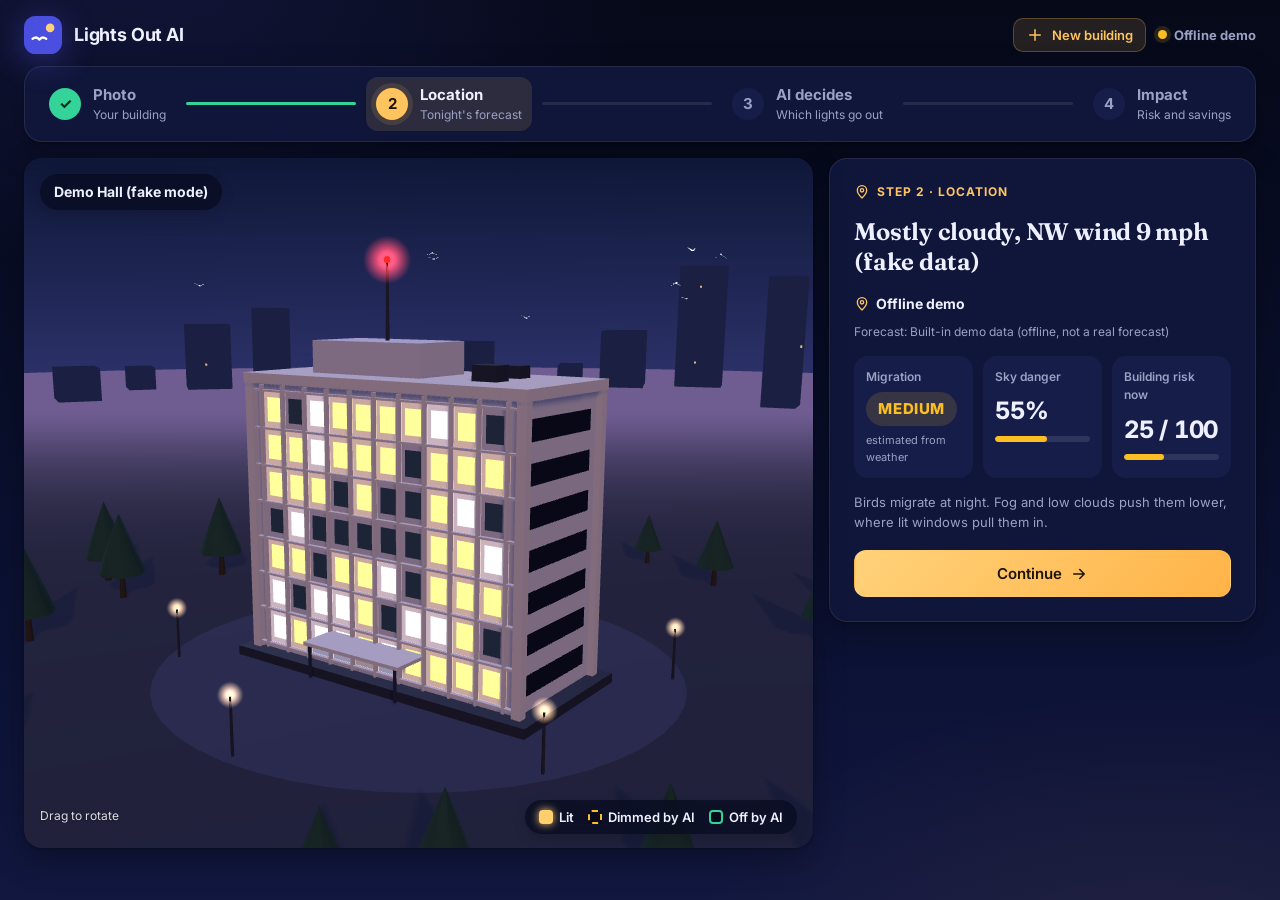
==== frontend/app.html @ 6ac038ea "Final changes" ====
<!DOCTYPE html>
<html lang="en">
<head>
  <meta charset="UTF-8" />
  <meta name="viewport" content="width=device-width, initial-scale=1" />
  <title>Lights Out AI · Try it</title>
  <meta name="description" content="Turn off the building lights that put migrating birds at risk." />
  <link rel="icon" href="data:image/svg+xml,%3Csvg xmlns='http://www.w3.org/2000/svg' viewBox='0 0 32 32'%3E%3Crect width='32' height='32' rx='9' fill='%234b4fe0'/%3E%3Cpath d='M8 19c2.2-1.6 4-1.6 5.6.6 1.6-2.2 3.4-2.2 5.6-.6' stroke='white' stroke-width='2' fill='none' stroke-linecap='round'/%3E%3Ccircle cx='22' cy='10' r='3.2' fill='%23ffd27a'/%3E%3C/svg%3E" />
  <link rel="preconnect" href="https://fonts.googleapis.com" />
  <link rel="preconnect" href="https://fonts.gstatic.com" crossorigin />
  <link href="https://fonts.googleapis.com/css2?family=Fraunces:opsz,wght@9..144,500;9..144,650&family=Inter:wght@400;500;600;700&display=swap" rel="stylesheet" />
  <link rel="stylesheet" href="css/theme.css" />
  <link rel="stylesheet" href="css/story.css" />
  <link rel="stylesheet" href="css/compare.css" />
  <script type="importmap">
    { "imports": { "three": "./vendor/three/three.module.js", "three/addons/": "./vendor/three/addons/" } }
  </script>
</head>
<body>
  <!-- Line icons (drawn once, used with <use>) -->
  <svg width="0" height="0" style="position:absolute" aria-hidden="true">
    <defs>
      <symbol id="i-camera" viewBox="0 0 24 24"><path d="M4 8h3l2-3h6l2 3h3v11H4z"/><circle cx="12" cy="13" r="3.5"/></symbol>
      <symbol id="i-pin" viewBox="0 0 24 24"><path d="M12 21s-7-6.2-7-11.5a7 7 0 0 1 14 0C19 14.8 12 21 12 21z"/><circle cx="12" cy="9.5" r="2.5"/></symbol>
      <symbol id="i-spark" viewBox="0 0 24 24"><path d="M12 3l1.9 5.1L19 10l-5.1 1.9L12 17l-1.9-5.1L5 10l5.1-1.9z"/><path d="M19 16l.8 2.2L22 19l-2.2.8L19 22l-.8-2.2L16 19l2.2-.8z"/></symbol>
      <symbol id="i-chart" viewBox="0 0 24 24"><path d="M4 20V11M10 20V5M16 20v-6M2 20h20"/></symbol>
      <symbol id="i-upload" viewBox="0 0 24 24"><path d="M12 15V4M7.5 8.5 12 4l4.5 4.5M4 15v4h16v-4"/></symbol>
      <symbol id="i-plus" viewBox="0 0 24 24"><path d="M12 5v14M5 12h14"/></symbol>
      <symbol id="i-arrow" viewBox="0 0 24 24"><path d="M5 12h14M13 6l6 6-6 6"/></symbol>
      <symbol id="i-sound" viewBox="0 0 24 24"><path d="M4 9h4l5-4v14l-5-4H4z"/><path d="M16.5 8.5a5 5 0 0 1 0 7M19 6a8.5 8.5 0 0 1 0 12"/></symbol>
      <symbol id="i-redo" viewBox="0 0 24 24"><path d="M20 11a8 8 0 1 0-2.3 5.7M20 4v7h-7"/></symbol>
      <symbol id="i-bird" viewBox="0 0 24 24"><path d="M3 13c3-2.4 5.6-2.4 8 .8 2.4-3.2 5-3.2 8-.8"/><path d="M16 6.5a2 2 0 1 0 0-.01"/></symbol>
      <symbol id="i-building" viewBox="0 0 24 24"><path d="M5 21V4h10v17M15 9h4v12M3 21h18M8 8h1M11 8h1M8 12h1M11 12h1M8 16h1M11 16h1"/></symbol>
    </defs>
  </svg>

  <header class="topbar">
    <a class="brand" href="./" title="Home">
      <svg class="logo" viewBox="0 0 40 40" aria-hidden="true">
        <rect width="40" height="40" rx="12" fill="#4b4fe0"/>
        <circle cx="27.5" cy="12.5" r="4.5" fill="#ffd27a"/>
        <path d="M9 24c2.8-2 5.2-2 7.2.8 2-2.8 4.4-2.8 7.2-.8" stroke="#fff" stroke-width="2.4" fill="none" stroke-linecap="round" stroke-linejoin="round"/>
      </svg>
      <div class="name">Lights Out AI</div>
    </a>
    <div class="topbar-right">
      <button type="button" class="btn small soft" id="newBtn"><svg class="ic"><use href="#i-plus"/></svg>New building</button>
      <span class="status" id="status"><i></i><b id="statusText">Connecting…</b></span>
    </div>
  </header>

  <nav class="steps" aria-label="Steps">
    <button type="button" class="step" data-go="1"><span class="num">1</span><span><b>Photo</b><small>Your building</small></span></button>
    <span class="step-line"><i></i></span>
    <button type="button" class="step" data-go="2"><span class="num">2</span><span><b>Location</b><small>Tonight's forecast</small></span></button>
    <span class="step-line"><i></i></span>
    <button type="button" class="step" data-go="3"><span class="num">3</span><span><b>AI decides</b><small>Which lights go out</small></span></button>
    <span class="step-line"><i></i></span>
    <button type="button" class="step" data-go="4"><span class="num">4</span><span><b>Impact</b><small>Risk and savings</small></span></button>
  </nav>

  <main class="stage">
    <section class="viewer" aria-label="3D building">
      <div id="scene"></div>

      <div class="empty" id="emptyState">
        <div class="empty-card">
          <span class="empty-icon"><svg class="ic lg"><use href="#i-building"/></svg></span>
          <h2>Start with a photo of your building</h2>
          <p>We find every window, build it in 3D, and decide which lights to turn off tonight.</p>
          <button type="button" class="btn primary" id="emptyUpload"><svg class="ic"><use href="#i-upload"/></svg>Upload a photo</button>
        </div>
      </div>

      <div class="viewer-top">
        <span class="chip" id="buildingName" hidden></span>
      </div>
      <div class="viewer-bottom">
        <span class="caption">Drag to rotate</span>
        <div class="legend" id="legendLight" hidden>
          <span><i class="lit"></i>Lit</span><span><i class="dim"></i>Dimmed by AI</span><span><i class="off"></i>Off by AI</span>
        </div>
      </div>
    </section>

    <aside class="card step-card" aria-live="polite">
      <!-- Step 1: photo -->
      <div class="pane" data-step="1">
        <div class="eyebrow"><svg class="ic"><use href="#i-camera"/></svg>Step 1 · Photos</div>

        <form id="photoForm" class="pane-stack">
          <h2>Add photos of the building</h2>
          <p class="explain">Straight-on photos work best, day or night. Only the front is required.</p>
          <label class="drop" id="drop">
            <input type="file" id="photoInput" accept="image/*" />
            <img id="photoPreview" alt="" hidden />
            <span class="drop-hint" id="dropHint">
              <svg class="ic xl"><use href="#i-upload"/></svg>
              <b>Front of the building</b>
              <small>Drop a photo or click to choose · JPG or PNG</small>
            </span>
          </label>
          <div class="sides">
            <div class="sides-head"><b>More sides</b><small>optional · the AI checks windows on every side</small></div>
            <div class="side-row">
              <label class="side-tile" data-side="right"><input type="file" accept="image/*" /><img alt="" /><span>Right side</span><button type="button" class="side-x" aria-label="Remove">×</button></label>
              <label class="side-tile" data-side="back"><input type="file" accept="image/*" /><img alt="" /><span>Back</span><button type="button" class="side-x" aria-label="Remove">×</button></label>
              <label class="side-tile" data-side="left"><input type="file" accept="image/*" /><img alt="" /><span>Left side</span><button type="button" class="side-x" aria-label="Remove">×</button></label>
            </div>
          </div>
          <label class="field"><span>Building name</span>
            <input id="photoName" type="text" maxlength="60" placeholder="e.g. Davis Hall" /></label>
          <p class="form-error" id="photoError" hidden></p>
          <button type="submit" class="btn primary wide" id="photoBtn">Analyze photo<svg class="ic"><use href="#i-arrow"/></svg></button>
        </form>

        <ol class="progress" id="photoProgress" hidden>
          <li><i></i><span>Reading the photo</span></li>
          <li><i></i><span>Counting floors and windows</span></li>
          <li><i></i><span>Building it in 3D</span></li>
        </ol>

        <div class="pane-stack" id="photoResult" hidden>
          <figure class="result-photo"><img id="resultImg" alt="Photo with the detected windows marked" /></figure>
          <div>
            <h2 id="resultName">–</h2>
            <p class="facts" id="resultFacts">–</p>
            <span class="pill" id="resultLights">–</span>
          </div>
          <button type="button" class="btn primary wide" data-go="2">Continue to location<svg class="ic"><use href="#i-arrow"/></svg></button>
          <button type="button" class="btn ghost" id="anotherPhoto">Use a different photo</button>
        </div>
      </div>

      <!-- Step 2: location + forecast -->
      <div class="pane" data-step="2">
        <div class="eyebrow"><svg class="ic"><use href="#i-pin"/></svg>Step 2 · Location</div>
        <h2 id="condSummary">Where is this building?</h2>

        <form class="where-form" id="whereForm">
          <label class="field"><span>Address</span>
            <input id="whereInput" type="text" maxlength="160" placeholder="Street address, city, state" /></label>
          <p class="form-error" id="whereError" hidden></p>
          <button type="submit" class="btn primary" id="whereBtn">Get tonight's forecast</button>
        </form>

        <div class="where-line" id="whereLine" hidden>
          <span><svg class="ic"><use href="#i-pin"/></svg><b id="wherePlace"></b></span>
          <button type="button" class="link" id="whereChange">Change</button>
        </div>
        <p class="source-line" id="sourceLine" hidden></p>

        <div class="tiles" id="condTiles" hidden>
          <div class="tile">
            <div class="label">Migration</div>
            <div class="badge" id="migBadge">–</div>
            <div class="hint">estimated from weather</div>
          </div>
          <div class="tile">
            <div class="label">Sky danger</div>
            <div class="value" id="skyDanger">–</div>
            <div class="bar"><span id="skyBar"></span></div>
          </div>
          <div class="tile">
            <div class="label">Building risk now</div>
            <div class="value" id="riskNow">–</div>
            <div class="bar"><span id="riskNowBar"></span></div>
          </div>
        </div>
        <div class="why" id="whyBox" hidden>
          <div class="label">Why migration is <b id="whyLevel">–</b> tonight</div>
          <div class="chips" id="whyChips"></div>
          <p class="source-line" id="migSourceLine"></p>
        </div>
        <p class="ebird-line" id="ebirdLine" hidden></p>
        <p class="explain small">Birds migrate at night. Fog and low clouds push them lower, where lit windows pull them in.</p>
        <button type="button" class="btn primary wide" data-go="3" id="nextBtn" disabled>Continue<svg class="ic"><use href="#i-arrow"/></svg></button>
      </div>

      <!-- Step 3: AI decides -->
      <div class="pane" data-step="3">
        <div class="eyebrow"><svg class="ic"><use href="#i-spark"/></svg>Step 3 · AI decides</div>
        <h2>Which lights should go out tonight?</h2>
        <p class="explain">The AI weighs every window's risk against tonight's forecast and picks lights to turn
          off or dim. The ground-floor lobby always stays on.</p>
        <button type="button" class="btn primary huge" id="decideBtn">
          <span class="when-idle"><svg class="ic"><use href="#i-spark"/></svg>Let the AI decide</span>
          <span class="when-busy"><i class="spinner"></i>Thinking…</span>
        </button>
        <div class="ai-chain">Gemini · backup BullsAI (UB) · rule-based safety net</div>
      </div>

      <!-- Step 4: impact -->
      <div class="pane" data-step="4">
        <div class="eyebrow"><svg class="ic"><use href="#i-chart"/></svg>Step 4 · Impact</div>
        <div class="impact">
          <div class="impact-big"><span id="riskDrop">–</span><small>fewer bird collisions tonight (estimate)</small></div>
        </div>
        <p class="rule-line" id="ruleLine"></p>
        <div class="tiles">
          <div class="tile"><div class="label">Lit area off</div><div class="value" id="areaOff">–</div></div>
          <div class="tile"><div class="label">Energy saved</div><div class="value" id="kwh">–</div></div>
          <div class="tile"><div class="label">Money saved</div><div class="value" id="usd">–</div></div>
        </div>
        <p class="source-line" id="estimateSource"></p>
        <blockquote class="reason">
          <p id="reason">–</p>
          <footer><span class="source" id="source"></span>
            <button type="button" class="btn small" id="replayBtn"><svg class="ic"><use href="#i-sound"/></svg>Play alert</button></footer>
        </blockquote>
        <button type="button" class="btn ghost" id="startOver"><svg class="ic"><use href="#i-redo"/></svg>Run again</button>
      </div>
    </aside>
  </main>

  <section class="card photo" id="photoSection" hidden>
    <div class="photo-head">
      <div>
        <div class="eyebrow">The real building</div>
        <h2>Before and after the AI acts</h2>
      </div>
      <label class="switch" id="outlineSwitch"><input type="checkbox" id="debugToggle" /><span></span>Show detected windows</label>
    </div>
    <div id="compare"></div>
  </section>

  <div class="toast" id="toast" role="status"></div>

  <script src="js/api.js"></script>
  <script type="module" src="js/story.js"></script>
</body>
</html>
---- frontend/css/theme.css ----
/* Lights Out AI: shared theme for every page (night sky, warm window light). */
:root {
  --bg: #080c20;
  --card: #10163a;
  --card-2: #161d48;
  --line: rgba(255, 255, 255, .09);
  --text: #eef0ff;
  --muted: #9aa1c4;
  --accent: #ffc45e;              /* warm window light: buttons, highlights */
  --accent-ink: #1d1405;          /* text on accent */
  --accent-soft: rgba(255, 196, 94, .12);
  --good: #34d399;
  --good-soft: rgba(52, 211, 153, .14);
  --mid: #fbbf24;
  --mid-soft: rgba(251, 191, 36, .14);
  --bad: #ff7a7a;
  --bad-soft: rgba(255, 122, 122, .14);
  --lit: #ffcf6e;
  --radius: 18px;
  --shadow: 0 1px 2px rgba(0, 0, 0, .3), 0 12px 32px rgba(0, 0, 0, .28);
  --serif: "Fraunces", Georgia, "Times New Roman", serif;
  --sans: "Inter", -apple-system, BlinkMacSystemFont, "Segoe UI", Roboto, sans-serif;
  color-scheme: dark;
}
* { box-sizing: border-box; }
html, body { margin: 0; }
body {
  color: var(--text);
  font: 15px/1.55 var(--sans);
  -webkit-font-smoothing: antialiased;
  background:
    radial-gradient(900px 600px at 10% -10%, rgba(92, 96, 255, .16), transparent 60%),
    radial-gradient(800px 500px at 90% 110%, rgba(255, 170, 80, .08), transparent 60%),
    linear-gradient(180deg, #060918 0%, #0a1030 60%, #11173f 100%) fixed;
  background-color: var(--bg);
  min-height: 100vh;
}
h1, h2, h3 { font-family: var(--serif); font-weight: 650; letter-spacing: -.02em; }
::selection { background: rgba(255, 196, 94, .35); }
---- frontend/css/story.css ----
/* Lights Out AI: the 4-step app (colors and fonts come from theme.css) */
body { padding: 0 24px 32px; }
h2 { margin: 2px 0 8px; font-size: 24px; line-height: 1.25; letter-spacing: -.01em; }
.sr { position: absolute; width: 1px; height: 1px; overflow: hidden; clip: rect(0 0 0 0); }
.hidden, [hidden] { display: none !important; }

/* ---------- top bar ---------- */
.topbar { display: flex; align-items: center; gap: 16px; padding: 16px 0 12px; flex-wrap: wrap; }
.brand { display: flex; align-items: center; gap: 12px; color: inherit; text-decoration: none; }
.logo { width: 38px; height: 38px; flex: none; filter: drop-shadow(0 6px 16px rgba(75, 79, 224, .45)); }
.ic { width: 18px; height: 18px; flex: none; fill: none; stroke: currentColor; stroke-width: 2; stroke-linecap: round; stroke-linejoin: round; }
.ic.lg { width: 28px; height: 28px; } .ic.xl { width: 34px; height: 34px; stroke-width: 1.7; }
.name { font-weight: 700; font-size: 18px; letter-spacing: -.01em; }
.tagline { color: var(--muted); font-size: 13px; }
.topbar-right { margin-left: auto; display: flex; align-items: center; gap: 12px; }
select {
  font: inherit; font-weight: 600; color: var(--text); background: var(--card);
  border: 1px solid var(--line); border-radius: 10px; padding: 7px 30px 7px 12px; cursor: pointer;
}
.status { display: inline-flex; align-items: center; gap: 7px; font-size: 13px; color: var(--muted); }
.status i { width: 9px; height: 9px; border-radius: 50%; background: #5d6488; }
.status.live i { background: var(--good); box-shadow: 0 0 0 4px var(--good-soft); }
.status.fake i { background: var(--mid); box-shadow: 0 0 0 4px var(--mid-soft); }
.status.off i { background: var(--bad); box-shadow: 0 0 0 4px var(--bad-soft); }
.clock { font-variant-numeric: tabular-nums; color: var(--muted); font-size: 13px; }

/* ---------- step bar ---------- */
.steps { display: flex; align-items: center; gap: 10px; background: var(--card); border: 1px solid var(--line); border-radius: var(--radius); box-shadow: var(--shadow); padding: 10px 14px; margin-bottom: 16px; }
.step { display: flex; align-items: center; gap: 12px; background: none; border: 0; font: inherit; color: var(--muted); cursor: pointer; padding: 6px 10px; border-radius: 12px; text-align: left; }
.step b { display: block; color: inherit; font-size: 15px; }
.step small { display: block; font-size: 12px; color: var(--muted); }
.step .num { width: 32px; height: 32px; flex: none; border-radius: 50%; display: grid; place-items: center; font-weight: 700; background: var(--card-2); color: var(--muted); transition: all .25s; }
.step.active { color: var(--text); background: var(--accent-soft); }
.step.active .num { background: var(--accent); color: var(--accent-ink); box-shadow: 0 0 0 5px var(--accent-soft); }
.step.done .num { background: var(--good); }
.step.done .num::after { content: "✓"; position: absolute; }
.step.done .num { color: transparent; position: relative; }
.step.done .num::after { color: #06281a; }
.step-line { flex: 1; height: 3px; background: var(--line); border-radius: 3px; min-width: 16px; overflow: hidden; }
.step-line i { display: block; height: 100%; width: 0; background: var(--good); transition: width .5s ease; }
.step-line.filled i { width: 100%; }
.step:disabled { cursor: default; opacity: .55; }

/* ---------- stage ---------- */
.stage { display: grid; grid-template-columns: minmax(0, 1.85fr) minmax(360px, 1fr); gap: 16px; align-items: stretch; }
.viewer { position: relative; border-radius: var(--radius); overflow: hidden; min-height: 560px; height: calc(100vh - 210px); max-height: 820px; background: linear-gradient(#121a3d, #3b3f7a 45%, #8a6f9e 75%, #e7a98f); box-shadow: var(--shadow); }
#scene, #scene canvas { position: absolute; inset: 0; width: 100%; height: 100%; display: block; }
#scene canvas { cursor: grab; }
#scene canvas:active { cursor: grabbing; }
.viewer-top, .viewer-bottom { position: absolute; left: 16px; right: 16px; display: flex; align-items: center; gap: 12px; pointer-events: none; }
.viewer-top { top: 16px; justify-content: space-between; }
.viewer-bottom { bottom: 14px; justify-content: space-between; flex-wrap: wrap; }
.viewer-top > *, .viewer-bottom > * { pointer-events: auto; }
.chip { background: rgba(8, 12, 32, .78); backdrop-filter: blur(8px); color: var(--text); font-weight: 700; padding: 7px 14px; border-radius: 999px; font-size: 14px; box-shadow: 0 4px 14px rgba(0, 0, 0, .15); }
.viewer .switch { background: rgba(8, 12, 32, .78); backdrop-filter: blur(8px); padding: 6px 12px 6px 8px; border-radius: 999px; box-shadow: 0 4px 14px rgba(0, 0, 0, .15); }
.legend { display: flex; gap: 14px; background: rgba(8, 12, 32, .78); backdrop-filter: blur(8px); padding: 7px 14px; border-radius: 999px; font-size: 13px; font-weight: 600; box-shadow: 0 4px 14px rgba(0, 0, 0, .15); }
.legend span { display: inline-flex; align-items: center; gap: 6px; }
.legend i { width: 14px; height: 14px; border-radius: 4px; display: inline-block; }
.legend .lit { background: var(--lit); box-shadow: 0 0 8px var(--lit); }
.legend .dim { background: #8b7a55; }
.legend .off { background: #1c2436; }
.legend .r-low { background: #3ccf6e; } .legend .r-mid { background: #ffb020; } .legend .r-high { background: #ff4d4d; }
.caption { color: rgba(255, 255, 255, .85); font-size: 12px; text-shadow: 0 1px 2px rgba(0, 0, 0, .4); }

/* Empty state over the 3D plot */
.empty { position: absolute; inset: 0; display: grid; place-items: start center; padding: 9% 24px 24px; pointer-events: none; }
.empty-card { pointer-events: auto; max-width: 400px; text-align: center; background: rgba(12, 17, 44, .82); backdrop-filter: blur(12px); border: 1px solid var(--line);
  border-radius: 22px; padding: 28px 28px 20px; box-shadow: 0 24px 60px rgba(10, 14, 40, .35); display: flex; flex-direction: column; align-items: center; gap: 10px; }
.empty-card h2 { margin: 6px 0 0; font-size: 21px; }
.empty-card p { margin: 0 0 8px; color: var(--muted); font-size: 14px; }
.empty-icon { width: 56px; height: 56px; border-radius: 16px; display: grid; place-items: center; background: var(--accent-soft); color: var(--accent); }

/* Photo result */
.result-photo { margin: 0; border-radius: 14px; overflow: hidden; background: #0d1020; aspect-ratio: 4 / 3; }
.result-photo img { width: 100%; height: 100%; object-fit: contain; display: block; }
.facts { margin: 2px 0 8px; color: var(--muted); font-weight: 600; }
.pill { display: inline-flex; align-items: center; gap: 6px; font-size: 12px; font-weight: 700; padding: 4px 10px; border-radius: 999px; background: var(--good-soft); color: var(--good); }
.pill.sim { background: var(--mid-soft); color: var(--mid); }

/* Flat fallback (no WebGL) */
.flat { position: absolute; inset: 70px 18% 60px; display: grid; gap: 6px; padding: 14px; background: #2a3163; border-radius: 6px; box-shadow: 0 20px 40px rgba(0, 0, 0, .3); }
.flat i { border-radius: 3px; background: #1c2436; transition: background .4s, box-shadow .4s; }
.flat i.on { background: var(--lit); box-shadow: 0 0 10px rgba(255, 207, 110, .8); }
.flat i.dim { background: #8b7a55; }

/* ---------- step card ---------- */
.card { background: var(--card); border: 1px solid var(--line); border-radius: var(--radius); box-shadow: var(--shadow); padding: 24px; }
.step-card { display: flex; flex-direction: column; align-self: start; }
.pane { display: none; flex-direction: column; gap: 14px; animation: rise .35s ease; }
.pane.active { display: flex; }
@keyframes rise { from { opacity: 0; transform: translateY(8px); } to { opacity: 1; transform: none; } }
.eyebrow { display: flex; align-items: center; gap: 7px; font-size: 12px; font-weight: 700; letter-spacing: .08em; text-transform: uppercase; color: var(--accent); }
.eyebrow .ic { width: 16px; height: 16px; }
.explain.small { font-size: 13px; }
.pane-stack { display: flex; flex-direction: column; gap: 14px; }
.explain { margin: 0; color: var(--muted); }
.label { font-size: 12px; font-weight: 600; color: var(--muted); }
.label.space { margin-top: 4px; margin-bottom: -6px; }
.hint { font-size: 11px; color: var(--muted); }
.est { font-weight: 600; font-size: 10px; text-transform: uppercase; letter-spacing: .06em; background: var(--card-2); padding: 1px 6px; border-radius: 6px; margin-left: 4px; }
.tiles { display: grid; grid-template-columns: repeat(3, minmax(0, 1fr)); gap: 10px; }
.tile { background: var(--card-2); border-radius: 14px; padding: 12px; display: flex; flex-direction: column; gap: 6px; min-width: 0; }
.value { font-size: 24px; font-weight: 750; font-variant-numeric: tabular-nums; letter-spacing: -.01em; }
.badge { align-self: flex-start; font-weight: 800; font-size: 15px; letter-spacing: .04em; padding: 5px 12px; border-radius: 999px; }
.badge.low { background: var(--good-soft); color: var(--good); }
.badge.medium { background: var(--mid-soft); color: var(--mid); }
.badge.high { background: var(--bad-soft); color: var(--bad); }
.bar { height: 6px; background: rgba(255, 255, 255, .1); border-radius: 6px; overflow: hidden; }
.bar.big { height: 12px; }
.bar span { display: block; height: 100%; width: 0; border-radius: inherit; background: var(--mid); transition: width .9s cubic-bezier(.2, .8, .2, 1), background .3s; }
.bar span.bad { background: var(--bad); }
.bar span.good { background: var(--good); }

.segmented { display: grid; grid-template-columns: repeat(3, 1fr); background: var(--card-2); border-radius: 12px; padding: 4px; gap: 4px; }
.segmented button { font: inherit; font-weight: 600; border: 0; background: none; padding: 10px 6px; border-radius: 9px; color: var(--muted); cursor: pointer; transition: all .2s; }
.segmented button.active { background: var(--card); color: var(--text); box-shadow: 0 1px 4px rgba(20, 24, 50, .12); }
.segmented button[data-s="foggy_migration"].active { color: var(--bad); }

.btn { display: inline-flex; align-items: center; justify-content: center; gap: 8px; font: inherit; font-weight: 600; border: 1px solid var(--line); background: var(--card-2); color: var(--text); border-radius: 12px; padding: 11px 16px; cursor: pointer; transition: transform .1s, box-shadow .2s, background .2s; }
.btn:hover { background: #1d2558; }
.btn:active { transform: translateY(1px); }
.btn.primary { background: linear-gradient(135deg, #ffd27a, #ffb347); color: var(--accent-ink); border-color: transparent; }
.btn.primary:hover { box-shadow: 0 10px 30px rgba(255, 180, 80, .35); }
.btn.wide { width: 100%; margin-top: 4px; }
.btn.huge { font-size: 20px; padding: 22px; border-radius: 16px; width: 100%; margin-top: 6px; }
.btn.ghost { border-color: transparent; background: none; color: var(--muted); align-self: flex-start; padding-left: 0; }
.btn.ghost:hover { box-shadow: none; color: var(--text); }
.btn.soft { color: var(--accent); border-color: rgba(255, 196, 94, .25); background: var(--accent-soft); }
.btn.small { padding: 6px 12px; font-size: 13px; border-radius: 10px; }
.btn:disabled { opacity: .6; cursor: progress; }
.btn .when-busy { display: none; }
.btn.busy .when-idle { display: none; }
.btn.busy .when-busy { display: inline-flex; align-items: center; gap: 10px; }
.spinner { width: 18px; height: 18px; border: 3px solid rgba(29, 20, 5, .25); border-top-color: var(--accent-ink); border-radius: 50%; animation: spin .8s linear infinite; display: inline-block; }
@keyframes spin { to { transform: rotate(360deg); } }
.ai-chain { text-align: center; font-size: 12px; color: var(--muted); }

.impact { display: flex; align-items: center; justify-content: space-between; gap: 12px; flex-wrap: wrap; }
.impact-big { display: flex; flex-direction: column; }
.impact-big span { font-family: var(--serif); font-size: 60px; line-height: 1; font-weight: 650; color: var(--good); letter-spacing: -.03em; font-variant-numeric: tabular-nums; }
.impact-big small { color: var(--muted); font-weight: 600; margin-top: 4px; }
.impact-scores { display: flex; align-items: center; gap: 12px; }
.impact-scores div { display: flex; flex-direction: column; align-items: center; }
.impact-scores b { font-size: 28px; font-variant-numeric: tabular-nums; }
.impact-scores div:first-child b { color: var(--bad); }
.impact-scores div:last-child b { color: var(--good); }
.arrow { color: var(--muted); font-size: 22px; }
.bars { display: grid; gap: 6px; }
.reason { margin: 0; background: var(--accent-soft); border-radius: 14px; padding: 14px 16px; }
.reason p { margin: 0 0 10px; font-size: 15px; line-height: 1.5; }
.reason footer { display: flex; align-items: center; justify-content: space-between; gap: 8px; flex-wrap: wrap; }
.source { font-size: 12px; font-weight: 700; color: var(--accent); background: rgba(0, 0, 0, .25); padding: 3px 10px; border-radius: 999px; }
.source.fallback { color: var(--muted); }

/* location + forecast source */
.where-form { display: flex; flex-direction: column; gap: 10px; background: var(--card-2); border-radius: 14px; padding: 14px; }
.where-line { display: flex; align-items: center; justify-content: space-between; gap: 8px; font-size: 14px; margin-top: -6px; }
.where-line > span { display: inline-flex; align-items: center; gap: 6px; }
.where-line .ic { width: 16px; height: 16px; color: var(--accent); }
.link { font: inherit; font-size: 13px; font-weight: 600; color: var(--accent); background: none; border: 0; cursor: pointer; padding: 2px 4px; }
.link:hover { text-decoration: underline; }
.source-line { margin: -6px 0 0; font-size: 12px; color: var(--muted); }
.source-line a { color: var(--muted); font-weight: 600; text-decoration: none; border-bottom: 1px dotted currentColor; }
.source-line a:hover { color: var(--accent); }
.btn.primary:disabled { background: #3a3f63; color: #8d93b5; box-shadow: none; cursor: not-allowed; }

/* migration "why" + eBird */
.why { display: flex; flex-direction: column; gap: 8px; border-top: 1px solid var(--line); padding-top: 12px; }
.why .label b { color: var(--text); text-transform: uppercase; }
.chips { display: flex; flex-wrap: wrap; gap: 6px; }
.chip-why { display: inline-flex; align-items: center; gap: 5px; font-size: 12px; font-weight: 600; padding: 4px 9px; border-radius: 999px; background: var(--card-2); color: var(--muted); }
.chip-why i { font-style: normal; font-weight: 800; }
.chip-why.up { background: var(--bad-soft); color: var(--bad); }
.chip-why.down { background: var(--good-soft); color: var(--good); }
.ebird-line { margin: 0; display: flex; gap: 8px; align-items: flex-start; font-size: 13px; background: var(--good-soft); border-radius: 12px; padding: 10px 12px; color: #bfeed8; }
.ebird-line .ic { color: var(--good); margin-top: 1px; }
.ebird-line a { color: inherit; font-weight: 700; }

/* switches */
.switch { display: inline-flex; align-items: center; gap: 8px; font-size: 13px; font-weight: 600; cursor: pointer; user-select: none; }
.switch input { display: none; }
.switch span { width: 34px; height: 20px; border-radius: 999px; background: #3a4170; position: relative; transition: background .2s; }
.switch span::after { content: ""; position: absolute; top: 2px; left: 2px; width: 16px; height: 16px; border-radius: 50%; background: #fff; transition: transform .2s; box-shadow: 0 1px 3px rgba(0, 0, 0, .2); }
.switch input:checked + span { background: var(--accent); }
.switch input:checked + span::after { transform: translateX(14px); }

/* ---------- photo compare ---------- */
.photo { margin-top: 16px; }
.photo-head { display: flex; align-items: flex-end; justify-content: space-between; gap: 12px; margin-bottom: 14px; flex-wrap: wrap; }

/* ---------- photo step ---------- */
.drop { position: relative; min-height: 200px; border: 2px dashed rgba(255, 255, 255, .16); border-radius: 18px; background: var(--card-2); display: grid; place-items: center; cursor: pointer; overflow: hidden; transition: border-color .2s, background .2s; }
.drop:hover, .drop.over { border-color: var(--accent); background: var(--accent-soft); }
.drop input { position: absolute; inset: 0; opacity: 0; cursor: pointer; }
.drop img { position: absolute; inset: 0; width: 100%; height: 100%; object-fit: cover; }
.drop-hint { display: flex; flex-direction: column; align-items: center; gap: 8px; text-align: center; color: var(--muted); pointer-events: none; padding: 16px; }
.drop-hint small { font-size: 12px; }
.field { display: flex; flex-direction: column; gap: 6px; font-size: 13px; font-weight: 600; color: var(--muted); }
.field input { font: inherit; font-weight: 500; color: var(--text); border: 1px solid var(--line); border-radius: 12px; padding: 11px 13px; background: var(--card-2); outline: none; transition: border-color .2s, box-shadow .2s; }
.field input:focus { border-color: var(--accent); box-shadow: 0 0 0 4px var(--accent-soft); }
.manual summary { cursor: pointer; font-size: 13px; font-weight: 600; color: var(--accent); }
.manual-row { display: grid; grid-template-columns: 1fr 1fr; gap: 10px; margin-top: 10px; }
.form-error { margin: 0; background: var(--bad-soft); color: var(--bad); border-radius: 10px; padding: 9px 12px; font-size: 13px; font-weight: 600; }
.progress { list-style: none; margin: 4px 0 0; padding: 6px 2px; display: grid; gap: 16px; }
.progress li { display: flex; align-items: center; gap: 14px; font-size: 16px; font-weight: 600; color: #5d6488; transition: color .3s; }
.progress li i { width: 28px; height: 28px; border-radius: 50%; border: 3px solid rgba(255, 255, 255, .12); flex: none; position: relative; transition: all .3s; }
.progress li.doing { color: var(--text); }
.progress li.doing i { border-color: var(--accent-soft); border-top-color: var(--accent); animation: spin .8s linear infinite; }
.progress li.done { color: var(--text); }
.progress li.done i { border-color: var(--good); background: var(--good); }
.progress li.done i::after { content: "✓"; position: absolute; inset: 0; display: grid; place-items: center; color: #fff; font-size: 14px; font-style: normal; font-weight: 800; }
.where { color: var(--muted); font-weight: 600; }

/* optional photos of the other sides */
.sides { display: flex; flex-direction: column; gap: 8px; }
.sides-head { display: flex; align-items: baseline; gap: 8px; font-size: 13px; }
.sides-head small { color: var(--muted); }
.side-row { display: grid; grid-template-columns: repeat(3, 1fr); gap: 8px; }
.side-tile { position: relative; aspect-ratio: 4 / 3; border: 1.5px dashed rgba(255, 255, 255, .16); border-radius: 12px; background: var(--card-2);
  display: grid; place-items: center; cursor: pointer; overflow: hidden; font-size: 12px; font-weight: 600; color: var(--muted); transition: border-color .2s; }
.side-tile:hover { border-color: var(--accent); color: var(--text); }
.side-tile input { position: absolute; inset: 0; opacity: 0; cursor: pointer; }
.side-tile img { position: absolute; inset: 0; width: 100%; height: 100%; object-fit: cover; display: none; }
.side-tile span { position: relative; pointer-events: none; }
.side-tile span::before { content: "+ "; color: var(--accent); }
.side-tile.has { border-style: solid; border-color: var(--accent); }
.side-tile.has img { display: block; }
.side-tile.has span { align-self: end; margin-bottom: 6px; padding: 2px 8px; border-radius: 999px; background: rgba(8, 12, 32, .8); color: var(--text); }
.side-tile.has span::before { content: ""; }
.side-x { position: absolute; top: 4px; right: 4px; width: 22px; height: 22px; border-radius: 50%; border: 0; background: rgba(8, 12, 32, .85); color: #fff;
  font: 700 14px/1 var(--sans); cursor: pointer; display: none; z-index: 2; }
.side-tile.has .side-x { display: grid; place-items: center; }
.drop { min-height: 170px; }

/* before / after for each side */
.face-block + .face-block { margin-top: 26px; padding-top: 22px; border-top: 1px solid var(--line); }
.face-title { margin: 0 0 12px; font: 600 13px/1 var(--sans); letter-spacing: .1em; text-transform: uppercase; color: var(--muted); }

/* ---------- main view: the real photo in 3D (js/photoview.js) ---------- */
.viewer { background: radial-gradient(120% 80% at 50% 0%, #1a2150 0%, #0b1030 55%, #070a1e 100%) !important; }
.pv { position: absolute; inset: 0; }
.pv-stage { position: absolute; inset: 60px 16px 56px; display: grid; place-items: center; cursor: grab; touch-action: none; user-select: none; }
.pv.dragging .pv-stage { cursor: grabbing; }
.pv-frame { position: relative; transform-style: preserve-3d; will-change: transform; }
.pv-frame.appear { animation: pv-in .9s ease; }
@keyframes pv-in { from { opacity: 0; } to { opacity: 1; } }
.pv-back, .pv-front { position: absolute; inset: 0; }
.pv-back { border-radius: 14px; overflow: hidden; box-shadow: 0 40px 90px rgba(0, 0, 0, .55), 0 0 0 1px rgba(255, 255, 255, .06); }
.pv-back img { display: block; width: 100%; height: 100%; filter: brightness(.42) saturate(.7) blur(1.5px); transform: scale(1.02); }
.pv-front { transform-style: preserve-3d; filter: drop-shadow(0 24px 30px rgba(0, 0, 0, .65)) drop-shadow(0 0 1px rgba(255, 255, 255, .25)); }
.pv-facade { position: absolute; inset: 0; }
.pv-facade img { display: block; width: 100%; height: 100%; pointer-events: none; }
.pv-facade svg { position: absolute; inset: 0; width: 100%; height: 100%; pointer-events: none; }
.pv-floor { position: absolute; left: 50%; bottom: -26px; width: 70%; height: 46px; transform: translateX(-50%); pointer-events: none;
  background: radial-gradient(50% 50% at 50% 50%, rgba(255, 196, 94, .16), transparent 70%); filter: blur(6px); }
.pv-hint { position: absolute; right: 18px; bottom: 18px; font-size: 12px; color: rgba(255, 255, 255, .45); pointer-events: none; }
.pw { fill: transparent; stroke: none; transition: fill .45s ease, stroke .45s ease; }
.pv-frame.sim .pw.on { fill: rgba(255, 200, 100, .55); }            /* day photo: tonight's lights drawn on */
.pv-frame.sim .pw.dim { fill: rgba(255, 200, 100, .22); }
.pw.dim.changed { fill: rgba(6, 9, 22, .5); stroke: #fbbf24; stroke-width: 2px; stroke-dasharray: 5 3; vector-effect: non-scaling-stroke; }
.pw.off.changed { fill: rgba(6, 9, 22, .9); stroke: #34d399; stroke-width: 2px; vector-effect: non-scaling-stroke; }
.pw.flash { fill: rgba(255, 255, 255, .95) !important; transition: none; }
.pv-scan { position: absolute; left: 0; right: 0; top: 0; height: 3px; display: none;
  background: linear-gradient(90deg, transparent, #7df9ff, transparent); box-shadow: 0 0 16px #7df9ff; }
.pv-frame.scanning .pv-scan { display: block; animation: pv-scan 1.6s ease-in-out infinite alternate; }
@keyframes pv-scan { from { top: 0; } to { top: calc(100% - 3px); } }
.pv-tabs { position: absolute; top: 16px; left: 50%; transform: translateX(-50%); z-index: 3; display: flex; gap: 4px; padding: 4px;
  border-radius: 999px; background: rgba(8, 12, 32, .78); backdrop-filter: blur(8px); border: 1px solid var(--line); }
.pv-tabs button { font: 600 13px/1 var(--sans); color: var(--muted); background: none; border: 0; padding: 7px 12px; border-radius: 999px; cursor: pointer; }
.pv-tabs button.active { background: var(--accent); color: var(--accent-ink); }
.legend .dim { background: rgba(6, 9, 22, .5); border: 2px dashed #fbbf24; }
.legend .off { background: #070a18; border: 2px solid #34d399; }

/* step 4: tonight's rule and the estimate's source */
.rule-line { margin: -4px 0 0; font-size: 13px; color: var(--muted); background: var(--card-2); border-radius: 12px; padding: 10px 12px; }
.rule-line b { color: var(--text); }
.rule-line a, #estimateSource a { color: var(--accent); font-weight: 600; text-decoration: none; }
.rule-line a:hover, #estimateSource a:hover { text-decoration: underline; }

/* ---------- toast ---------- */
.toast { position: fixed; left: 50%; bottom: 24px; transform: translate(-50%, 20px); background: #eef0ff; color: #0a1030; font-weight: 500; padding: 12px 18px; border-radius: 12px; opacity: 0; transition: all .3s; pointer-events: none; z-index: 50; max-width: 90vw; }
.toast.show { opacity: 1; transform: translate(-50%, 0); }

/* ---------- smaller screens ---------- */
@media (max-width: 1000px) {
  body { padding: 0 16px 24px; }
  .stage { grid-template-columns: 1fr; }
  .viewer { height: 62vh; min-height: 380px; }
  .step small, .tagline { display: none; }
  .topbar-right { margin-left: 0; width: 100%; flex-wrap: wrap; }
}
@media (max-width: 560px) {
  .tiles { grid-template-columns: 1fr 1fr; }
  .step b { font-size: 13px; }
  .step { padding: 4px; gap: 6px; }
  .impact-big span { font-size: 44px; }
}
---- frontend/css/compare.css ----
/* Before / after photos (js/compare.js). */
.cmp { display: grid; grid-template-columns: 1fr 1fr; gap: 14px; }
.cmp-pane { margin: 0; display: flex; flex-direction: column; gap: 10px; min-width: 0; }
.cmp-tag { align-self: flex-start; font-size: 12px; font-weight: 800; letter-spacing: .12em; text-transform: uppercase;
  padding: 5px 12px; border-radius: 999px; background: rgba(255, 122, 122, .14); color: #ff8a8a; }
.cmp-pane.after .cmp-tag { background: rgba(52, 211, 153, .14); color: #34d399; }
/* The frame hugs the photo exactly, so the window boxes drawn over it line up. */
.cmp-frame { position: relative; align-self: center; width: fit-content; max-width: 100%; border-radius: 14px; overflow: hidden; background: #0d1020; line-height: 0; }
.cmp-frame img { display: block; max-width: 100%; max-height: 72vh; width: auto; height: auto; }
.cmp-svg { position: absolute; inset: 0; width: 100%; height: 100%; pointer-events: none; }

/* windows the AI changed */
.cmp-svg .mark { stroke-width: 3px; vector-effect: non-scaling-stroke; }
.cmp-svg .mark.off { fill: rgba(6, 9, 22, .9); stroke: #34d399; }
.cmp-svg .mark.dim { fill: rgba(10, 12, 32, .5); stroke: #fbbf24; stroke-dasharray: 6 4; }
.cmp-svg .mark.anim { animation: cmp-in .45s ease backwards; }  /* hidden until its turn, visible without animation */
@keyframes cmp-in { from { opacity: 0; } to { opacity: 1; } }
/* simulated lights on a day photo */
.cmp-svg .glow.on { fill: rgba(255, 200, 100, .6); }
.cmp-svg .glow.dim { fill: rgba(255, 200, 100, .28); }
.cmp-svg .outline { fill: none; stroke: #fff; stroke-width: 1.5px; stroke-dasharray: 4 3; vector-effect: non-scaling-stroke; opacity: .85; }

.cmp-pane.pending .cmp-frame img { filter: grayscale(.6) brightness(.45); }
.cmp-wait { position: absolute; inset: 0; display: grid; place-content: center; gap: 6px; text-align: center; padding: 16px; color: #fff; line-height: 1.4; }
.cmp-wait b { font-size: 17px; }
.cmp-wait span { font-size: 13px; opacity: .8; }

.cmp-summary { display: flex; flex-wrap: wrap; align-items: center; gap: 8px 18px; margin: 14px 0 0; font-size: 15px; }
.cmp-summary.muted { opacity: .7; font-size: 14px; }
.cmp-stat { display: inline-flex; align-items: center; gap: 7px; }
.cmp-stat b { font-size: 20px; font-variant-numeric: tabular-nums; }
.cmp-stat i { width: 14px; height: 14px; border-radius: 4px; display: inline-block; }
.cmp-stat.off i { background: #0a0d1c; border: 2.5px solid #34d399; }
.cmp-stat.dim i { background: rgba(10, 12, 32, .45); border: 2.5px dashed #fbbf24; }
.cmp-stat.keep { font-size: 13px; font-weight: 600; opacity: .75; }
.cmp-stat.keep::before { content: ""; width: 9px; height: 9px; border-radius: 50%; background: #ffcf6e; box-shadow: 0 0 8px #ffcf6e; }

@media (max-width: 700px) {
  .cmp { grid-template-columns: 1fr; }
}
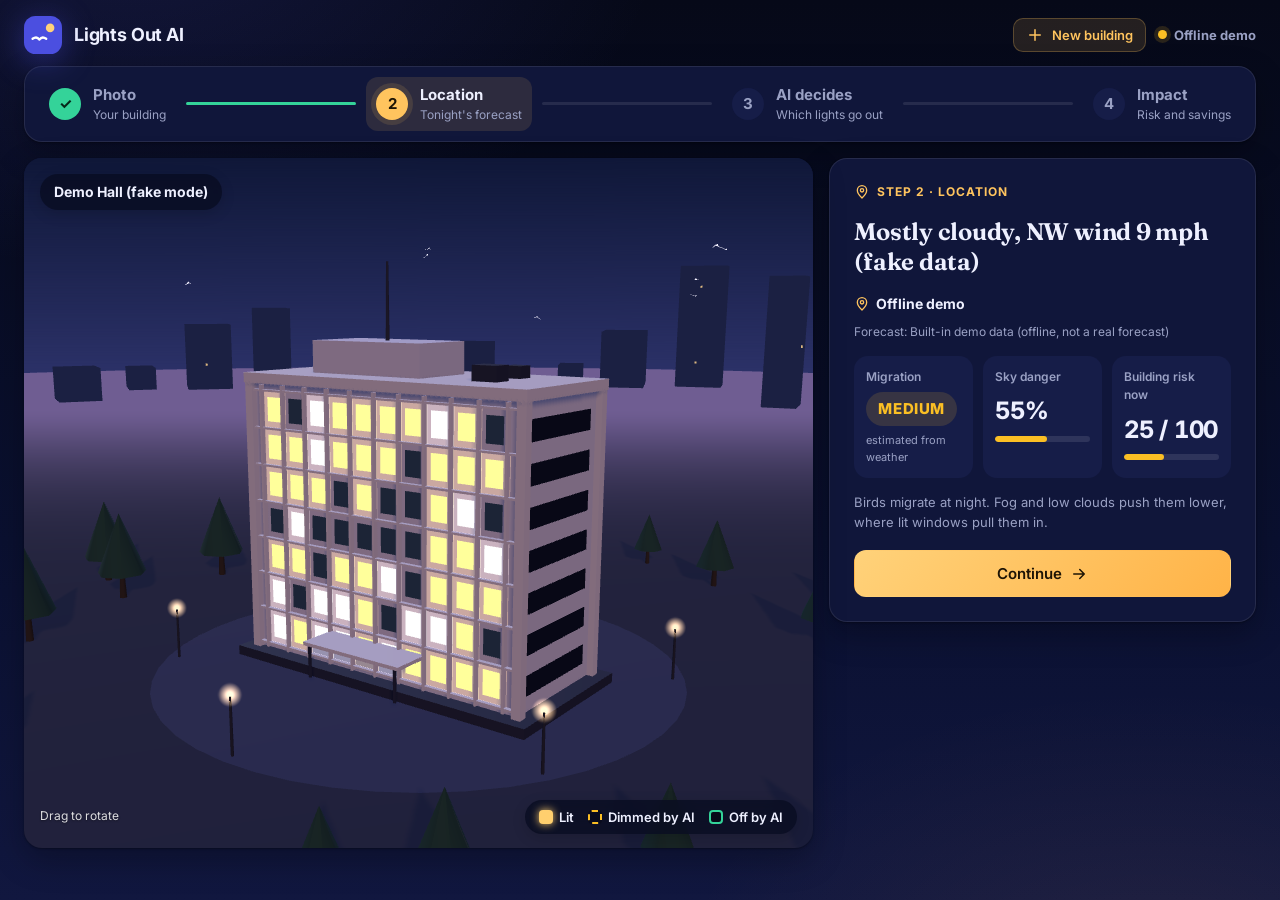
==== commit 007859e4: "Add window number in result" ====
--- a/frontend/app.html
+++ b/frontend/app.html
@@ -208,6 +208,12 @@
           <footer><span class="source" id="source"></span>
             <button type="button" class="btn small" id="replayBtn"><svg class="ic"><use href="#i-sound"/></svg>Play alert</button></footer>
         </blockquote>
+        <details class="switch-list" id="switchList" open hidden>
+          <summary>Windows to switch off <span id="switchCount"></span></summary>
+          <p class="switch-hint">Floor 1 is the ground floor. Window numbers count from the left, as seen in the photo.</p>
+          <ul id="switchRows"></ul>
+          <button type="button" class="btn small" id="copyList">Copy list</button>
+        </details>
         <button type="button" class="btn ghost" id="startOver"><svg class="ic"><use href="#i-redo"/></svg>Run again</button>
       </div>
     </aside>
--- a/frontend/css/story.css
+++ b/frontend/css/story.css
@@ -295,3 +295,13 @@
   .step { padding: 4px; gap: 6px; }
   .impact-big span { font-size: 44px; }
 }
+
+/* Windows to switch off: floor and window numbers */
+.switch-list { background: var(--card-2); border-radius: 14px; padding: 12px 14px; }
+.switch-list summary { cursor: pointer; font-size: 14px; font-weight: 600; color: var(--text); }
+.switch-hint { margin: 6px 0 8px; font-size: 12px; color: var(--muted); }
+.switch-list ul { list-style: none; margin: 0 0 10px; padding: 0; display: grid; gap: 6px; max-height: 240px; overflow-y: auto; }
+.switch-list li { display: flex; align-items: baseline; gap: 8px; font-size: 13px; line-height: 1.4; }
+.switch-tag { flex: none; font-size: 11px; font-weight: 700; border-radius: 6px; padding: 1px 7px; }
+.switch-tag.off { background: var(--bad-soft); color: var(--bad); }
+.switch-tag.dim { background: var(--mid-soft); color: var(--mid); }
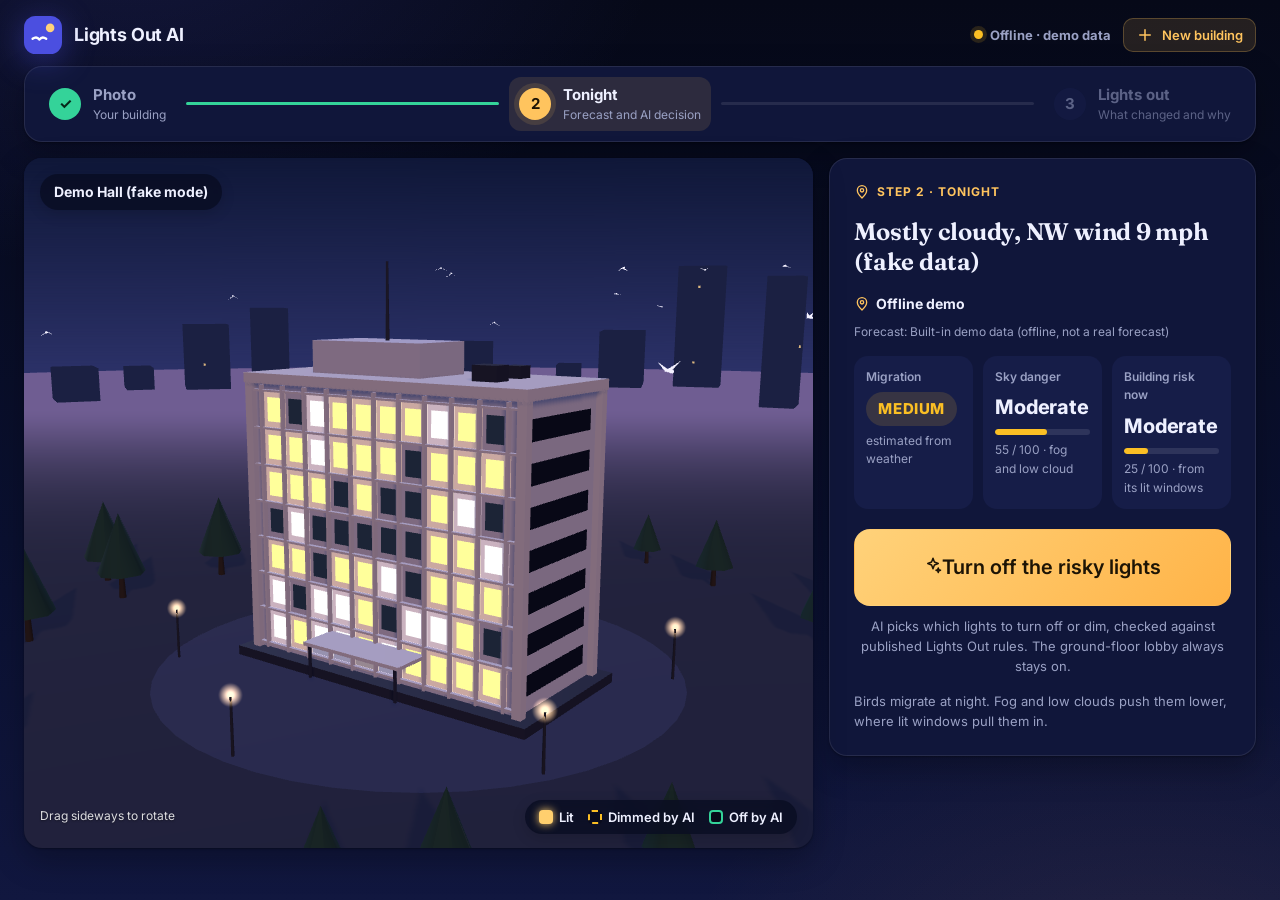
==== commit 29e506e6: "final changes" ====
--- a/frontend/app.html
+++ b/frontend/app.html
@@ -44,39 +44,52 @@
       <div class="name">Lights Out AI</div>
     </a>
     <div class="topbar-right">
-      <button type="button" class="btn small soft" id="newBtn"><svg class="ic"><use href="#i-plus"/></svg>New building</button>
-      <span class="status" id="status"><i></i><b id="statusText">Connecting…</b></span>
+      <span class="status" id="status" role="status" hidden><i></i><b id="statusText"></b></span>
+      <button type="button" class="btn small soft" id="newBtn" title="Start over with a new building"><svg class="ic"><use href="#i-plus"/></svg>New building</button>
     </div>
   </header>
 
   <nav class="steps" aria-label="Steps">
-    <button type="button" class="step" data-go="1"><span class="num">1</span><span><b>Photo</b><small>Your building</small></span></button>
-    <span class="step-line"><i></i></span>
-    <button type="button" class="step" data-go="2"><span class="num">2</span><span><b>Location</b><small>Tonight's forecast</small></span></button>
-    <span class="step-line"><i></i></span>
-    <button type="button" class="step" data-go="3"><span class="num">3</span><span><b>AI decides</b><small>Which lights go out</small></span></button>
-    <span class="step-line"><i></i></span>
-    <button type="button" class="step" data-go="4"><span class="num">4</span><span><b>Impact</b><small>Risk and savings</small></span></button>
+    <button type="button" class="step" data-go="1"><span class="num" aria-hidden="true">1</span><span><b>Photo</b><small>Your building</small></span></button>
+    <span class="step-line" aria-hidden="true"><i></i></span>
+    <button type="button" class="step" data-go="2"><span class="num" aria-hidden="true">2</span><span><b>Tonight</b><small>Forecast and AI decision</small></span></button>
+    <span class="step-line" aria-hidden="true"><i></i></span>
+    <button type="button" class="step" data-go="3"><span class="num" aria-hidden="true">3</span><span><b>Lights out</b><small>What changed and why</small></span></button>
   </nav>
 
-  <main class="stage">
-    <section class="viewer" aria-label="3D building">
+  <main class="stage" id="stage">
+    <section class="viewer" aria-label="Building view">
       <div id="scene"></div>
+
+      <!-- Before / after photos, shown over the 3D view -->
+      <div class="viewer-compare" id="compareView" hidden>
+        <div class="compare-inner">
+          <label class="switch" id="outlineSwitch"><input type="checkbox" id="debugToggle" /><span></span>Show detected windows</label>
+          <div id="compare"></div>
+        </div>
+      </div>
 
       <div class="empty" id="emptyState">
         <div class="empty-card">
           <span class="empty-icon"><svg class="ic lg"><use href="#i-building"/></svg></span>
           <h2>Start with a photo of your building</h2>
           <p>We find every window, build it in 3D, and decide which lights to turn off tonight.</p>
-          <button type="button" class="btn primary" id="emptyUpload"><svg class="ic"><use href="#i-upload"/></svg>Upload a photo</button>
+          <div class="empty-actions">
+            <button type="button" class="btn primary" id="emptyUpload"><svg class="ic"><use href="#i-upload"/></svg>Upload a photo</button>
+            <button type="button" class="btn" id="emptySample"><svg class="ic"><use href="#i-building"/></svg>Try a sample building</button>
+          </div>
         </div>
       </div>
 
       <div class="viewer-top">
         <span class="chip" id="buildingName" hidden></span>
+        <div class="view-tabs" id="viewTabs" role="tablist" aria-label="View" hidden>
+          <button type="button" role="tab" data-view="3d" aria-selected="true" class="active">3D model</button>
+          <button type="button" role="tab" data-view="photo" aria-selected="false">Before / after</button>
+        </div>
       </div>
       <div class="viewer-bottom">
-        <span class="caption">Drag to rotate</span>
+        <span class="caption" id="viewerCaption">Drag sideways to rotate</span>
         <div class="legend" id="legendLight" hidden>
           <span><i class="lit"></i>Lit</span><span><i class="dim"></i>Dimmed by AI</span><span><i class="off"></i>Off by AI</span>
         </div>
@@ -92,7 +105,7 @@
           <h2>Add photos of the building</h2>
           <p class="explain">Straight-on photos work best, day or night. Only the front is required.</p>
           <label class="drop" id="drop">
-            <input type="file" id="photoInput" accept="image/*" />
+            <input type="file" id="photoInput" accept="image/*" aria-label="Photo of the front of the building" />
             <img id="photoPreview" alt="" hidden />
             <span class="drop-hint" id="dropHint">
               <svg class="ic xl"><use href="#i-upload"/></svg>
@@ -103,15 +116,16 @@
           <div class="sides">
             <div class="sides-head"><b>More sides</b><small>optional · the AI checks windows on every side</small></div>
             <div class="side-row">
-              <label class="side-tile" data-side="right"><input type="file" accept="image/*" /><img alt="" /><span>Right side</span><button type="button" class="side-x" aria-label="Remove">×</button></label>
-              <label class="side-tile" data-side="back"><input type="file" accept="image/*" /><img alt="" /><span>Back</span><button type="button" class="side-x" aria-label="Remove">×</button></label>
-              <label class="side-tile" data-side="left"><input type="file" accept="image/*" /><img alt="" /><span>Left side</span><button type="button" class="side-x" aria-label="Remove">×</button></label>
+              <div class="side-tile" data-side="right"><label class="side-pick"><input type="file" accept="image/*" aria-label="Photo of the right side" /><img alt="" /><span>Right side</span></label><button type="button" class="side-x" aria-label="Remove the right side photo">×</button></div>
+              <div class="side-tile" data-side="back"><label class="side-pick"><input type="file" accept="image/*" aria-label="Photo of the back" /><img alt="" /><span>Back</span></label><button type="button" class="side-x" aria-label="Remove the back photo">×</button></div>
+              <div class="side-tile" data-side="left"><label class="side-pick"><input type="file" accept="image/*" aria-label="Photo of the left side" /><img alt="" /><span>Left side</span></label><button type="button" class="side-x" aria-label="Remove the left side photo">×</button></div>
             </div>
           </div>
           <label class="field"><span>Building name</span>
             <input id="photoName" type="text" maxlength="60" placeholder="e.g. Davis Hall" /></label>
-          <p class="form-error" id="photoError" hidden></p>
+          <p class="form-error" id="photoError" role="alert" hidden></p>
           <button type="submit" class="btn primary wide" id="photoBtn">Analyze photo<svg class="ic"><use href="#i-arrow"/></svg></button>
+          <p class="sample-line">No photo handy? <button type="button" class="link" id="sampleBtn">Try a sample building</button></p>
         </form>
 
         <ol class="progress" id="photoProgress" hidden>
@@ -127,20 +141,20 @@
             <p class="facts" id="resultFacts">–</p>
             <span class="pill" id="resultLights">–</span>
           </div>
-          <button type="button" class="btn primary wide" data-go="2">Continue to location<svg class="ic"><use href="#i-arrow"/></svg></button>
+          <button type="button" class="btn primary wide" data-go="2">Continue to tonight's forecast<svg class="ic"><use href="#i-arrow"/></svg></button>
           <button type="button" class="btn ghost" id="anotherPhoto">Use a different photo</button>
         </div>
       </div>
 
       <!-- Step 2: location + forecast -->
       <div class="pane" data-step="2">
-        <div class="eyebrow"><svg class="ic"><use href="#i-pin"/></svg>Step 2 · Location</div>
+        <div class="eyebrow"><svg class="ic"><use href="#i-pin"/></svg>Step 2 · Tonight</div>
         <h2 id="condSummary">Where is this building?</h2>
 
         <form class="where-form" id="whereForm">
           <label class="field"><span>Address</span>
-            <input id="whereInput" type="text" maxlength="160" placeholder="Street address, city, state" /></label>
-          <p class="form-error" id="whereError" hidden></p>
+            <input id="whereInput" type="text" maxlength="160" placeholder="Street address, city, state" autocomplete="street-address" /></label>
+          <p class="form-error" id="whereError" role="alert" hidden></p>
           <button type="submit" class="btn primary" id="whereBtn">Get tonight's forecast</button>
         </form>
 
@@ -158,13 +172,27 @@
           </div>
           <div class="tile">
             <div class="label">Sky danger</div>
-            <div class="value" id="skyDanger">–</div>
+            <div class="value word" id="skyDanger">–</div>
             <div class="bar"><span id="skyBar"></span></div>
+            <div class="hint" id="skyHint">fog and low cloud</div>
           </div>
           <div class="tile">
             <div class="label">Building risk now</div>
-            <div class="value" id="riskNow">–</div>
+            <div class="value word" id="riskNow">–</div>
             <div class="bar"><span id="riskNowBar"></span></div>
+            <div class="hint" id="riskHint">from its lit windows</div>
+          </div>
+        </div>
+        <div class="decide-box" id="decideBox" hidden>
+          <button type="button" class="btn primary huge" id="decideBtn">
+            <span class="when-idle"><svg class="ic"><use href="#i-spark"/></svg>Turn off the risky lights</span>
+            <span class="when-busy"><i class="spinner"></i>Checking every window…</span>
+          </button>
+          <p class="decide-note">AI picks which lights to turn off or dim, checked against published Lights Out
+            rules. The ground-floor lobby always stays on.</p>
+          <div class="form-error retry" id="decideError" role="alert" hidden>
+            <span id="decideErrorText"></span>
+            <button type="button" class="btn small" id="decideRetry"><svg class="ic"><use href="#i-redo"/></svg>Retry</button>
           </div>
         </div>
         <div class="why" id="whyBox" hidden>
@@ -174,27 +202,14 @@
         </div>
         <p class="ebird-line" id="ebirdLine" hidden></p>
         <p class="explain small">Birds migrate at night. Fog and low clouds push them lower, where lit windows pull them in.</p>
-        <button type="button" class="btn primary wide" data-go="3" id="nextBtn" disabled>Continue<svg class="ic"><use href="#i-arrow"/></svg></button>
-      </div>
-
-      <!-- Step 3: AI decides -->
+
+      </div>
+
+      <!-- Step 3: lights out -->
       <div class="pane" data-step="3">
-        <div class="eyebrow"><svg class="ic"><use href="#i-spark"/></svg>Step 3 · AI decides</div>
-        <h2>Which lights should go out tonight?</h2>
-        <p class="explain">The AI weighs every window's risk against tonight's forecast and picks lights to turn
-          off or dim. The ground-floor lobby always stays on.</p>
-        <button type="button" class="btn primary huge" id="decideBtn">
-          <span class="when-idle"><svg class="ic"><use href="#i-spark"/></svg>Let the AI decide</span>
-          <span class="when-busy"><i class="spinner"></i>Thinking…</span>
-        </button>
-        <div class="ai-chain">Gemini · backup BullsAI (UB) · rule-based safety net</div>
-      </div>
-
-      <!-- Step 4: impact -->
-      <div class="pane" data-step="4">
-        <div class="eyebrow"><svg class="ic"><use href="#i-chart"/></svg>Step 4 · Impact</div>
+        <div class="eyebrow"><svg class="ic"><use href="#i-chart"/></svg>Step 3 · Lights out</div>
         <div class="impact">
-          <div class="impact-big"><span id="riskDrop">–</span><small>fewer bird collisions tonight (estimate)</small></div>
+          <div class="impact-big"><span id="riskDrop">–</span><small id="riskDropLabel">fewer bird collisions expected tonight</small></div>
         </div>
         <p class="rule-line" id="ruleLine"></p>
         <div class="tiles">
@@ -211,24 +226,24 @@
         <details class="switch-list" id="switchList" open hidden>
           <summary>Windows to switch off <span id="switchCount"></span></summary>
           <p class="switch-hint">Floor 1 is the ground floor. Window numbers count from the left, as seen in the photo.</p>
-          <ul id="switchRows"></ul>
-          <button type="button" class="btn small" id="copyList">Copy list</button>
+          <ul id="switchRows" aria-live="polite"></ul>
+          <div class="share-row">
+            <button type="button" class="btn small" id="copyList">Copy list</button>
+            <button type="button" class="btn small" id="printList">Print</button>
+            <a class="btn small" id="emailList" href="#">Email to facilities</a>
+          </div>
         </details>
-        <button type="button" class="btn ghost" id="startOver"><svg class="ic"><use href="#i-redo"/></svg>Run again</button>
+        <div class="form-error retry" id="resultError" role="alert" hidden>
+          <span id="resultErrorText"></span>
+          <button type="button" class="btn small" id="resultRetry"><svg class="ic"><use href="#i-redo"/></svg>Retry</button>
+        </div>
+        <button type="button" class="btn ghost" id="startOver"><svg class="ic"><use href="#i-redo"/></svg>Re-run tonight's decision</button>
       </div>
     </aside>
   </main>
 
-  <section class="card photo" id="photoSection" hidden>
-    <div class="photo-head">
-      <div>
-        <div class="eyebrow">The real building</div>
-        <h2>Before and after the AI acts</h2>
-      </div>
-      <label class="switch" id="outlineSwitch"><input type="checkbox" id="debugToggle" /><span></span>Show detected windows</label>
-    </div>
-    <div id="compare"></div>
-  </section>
+  <!-- Filled in just before printing the switch-off list -->
+  <section class="print-sheet" id="printSheet" aria-hidden="true"></section>
 
   <div class="toast" id="toast" role="status"></div>
 
--- a/frontend/css/theme.css
+++ b/frontend/css/theme.css
@@ -37,3 +37,16 @@
 }
 h1, h2, h3 { font-family: var(--serif); font-weight: 650; letter-spacing: -.02em; }
 ::selection { background: rgba(255, 196, 94, .35); }
+
+/* Keyboard focus, visible on every page */
+:focus-visible { outline: 2px solid var(--accent); outline-offset: 2px; }
+.sr { position: absolute; width: 1px; height: 1px; overflow: hidden; clip: rect(0 0 0 0); white-space: nowrap; }
+
+/* Loading placeholders */
+.skel { display: block; border-radius: 12px; background: linear-gradient(90deg, var(--card-2) 0%, #1f2760 50%, var(--card-2) 100%); background-size: 200% 100%; animation: skel 1.4s ease-in-out infinite; }
+@keyframes skel { from { background-position: 100% 0; } to { background-position: -100% 0; } }
+
+/* Less motion for people who ask for it */
+@media (prefers-reduced-motion: reduce) {
+  *, *::before, *::after { animation-duration: .01ms !important; animation-iteration-count: 1 !important; transition-duration: .01ms !important; scroll-behavior: auto !important; }
+}
--- a/frontend/css/story.css
+++ b/frontend/css/story.css
@@ -1,4 +1,4 @@
-/* Lights Out AI: the 4-step app (colors and fonts come from theme.css) */
+/* Lights Out AI: the 3-step app (colors and fonts come from theme.css) */
 body { padding: 0 24px 32px; }
 h2 { margin: 2px 0 8px; font-size: 24px; line-height: 1.25; letter-spacing: -.01em; }
 .sr { position: absolute; width: 1px; height: 1px; overflow: hidden; clip: rect(0 0 0 0); }
@@ -96,8 +96,8 @@
 .explain { margin: 0; color: var(--muted); }
 .label { font-size: 12px; font-weight: 600; color: var(--muted); }
 .label.space { margin-top: 4px; margin-bottom: -6px; }
-.hint { font-size: 11px; color: var(--muted); }
-.est { font-weight: 600; font-size: 10px; text-transform: uppercase; letter-spacing: .06em; background: var(--card-2); padding: 1px 6px; border-radius: 6px; margin-left: 4px; }
+.hint { font-size: 12px; color: var(--muted); }
+.est { font-weight: 600; font-size: 11px; text-transform: uppercase; letter-spacing: .06em; background: var(--card-2); padding: 1px 6px; border-radius: 6px; margin-left: 4px; }
 .tiles { display: grid; grid-template-columns: repeat(3, minmax(0, 1fr)); gap: 10px; }
 .tile { background: var(--card-2); border-radius: 14px; padding: 12px; display: flex; flex-direction: column; gap: 6px; min-width: 0; }
 .value { font-size: 24px; font-weight: 750; font-variant-numeric: tabular-nums; letter-spacing: -.01em; }
@@ -202,7 +202,7 @@
 .manual-row { display: grid; grid-template-columns: 1fr 1fr; gap: 10px; margin-top: 10px; }
 .form-error { margin: 0; background: var(--bad-soft); color: var(--bad); border-radius: 10px; padding: 9px 12px; font-size: 13px; font-weight: 600; }
 .progress { list-style: none; margin: 4px 0 0; padding: 6px 2px; display: grid; gap: 16px; }
-.progress li { display: flex; align-items: center; gap: 14px; font-size: 16px; font-weight: 600; color: #5d6488; transition: color .3s; }
+.progress li { display: flex; align-items: center; gap: 14px; font-size: 16px; font-weight: 600; color: var(--muted); transition: color .3s; }
 .progress li i { width: 28px; height: 28px; border-radius: 50%; border: 3px solid rgba(255, 255, 255, .12); flex: none; position: relative; transition: all .3s; }
 .progress li.doing { color: var(--text); }
 .progress li.doing i { border-color: var(--accent-soft); border-top-color: var(--accent); animation: spin .8s linear infinite; }
@@ -219,6 +219,7 @@
 .side-tile { position: relative; aspect-ratio: 4 / 3; border: 1.5px dashed rgba(255, 255, 255, .16); border-radius: 12px; background: var(--card-2);
   display: grid; place-items: center; cursor: pointer; overflow: hidden; font-size: 12px; font-weight: 600; color: var(--muted); transition: border-color .2s; }
 .side-tile:hover { border-color: var(--accent); color: var(--text); }
+.side-pick { position: absolute; inset: 0; display: grid; place-items: center; cursor: pointer; border-radius: inherit; }
 .side-tile input { position: absolute; inset: 0; opacity: 0; cursor: pointer; }
 .side-tile img { position: absolute; inset: 0; width: 100%; height: 100%; object-fit: cover; display: none; }
 .side-tile span { position: relative; pointer-events: none; }
@@ -239,7 +240,7 @@
 /* ---------- main view: the real photo in 3D (js/photoview.js) ---------- */
 .viewer { background: radial-gradient(120% 80% at 50% 0%, #1a2150 0%, #0b1030 55%, #070a1e 100%) !important; }
 .pv { position: absolute; inset: 0; }
-.pv-stage { position: absolute; inset: 60px 16px 56px; display: grid; place-items: center; cursor: grab; touch-action: none; user-select: none; }
+.pv-stage { position: absolute; inset: 60px 16px 56px; display: grid; place-items: center; cursor: grab; touch-action: pan-y; user-select: none; }
 .pv.dragging .pv-stage { cursor: grabbing; }
 .pv-frame { position: relative; transform-style: preserve-3d; will-change: transform; }
 .pv-frame.appear { animation: pv-in .9s ease; }
@@ -285,13 +286,15 @@
 @media (max-width: 1000px) {
   body { padding: 0 16px 24px; }
   .stage { grid-template-columns: 1fr; }
-  .viewer { height: 62vh; min-height: 380px; }
+  .viewer { height: 48vh; min-height: 320px; }
+  .stage.no-building .viewer { display: none; }   /* the upload form is the first thing on a phone */
   .step small, .tagline { display: none; }
   .topbar-right { margin-left: 0; width: 100%; flex-wrap: wrap; }
 }
 @media (max-width: 560px) {
   .tiles { grid-template-columns: 1fr 1fr; }
-  .step b { font-size: 13px; }
+  .step b { font-size: 13px; white-space: nowrap; }
+  .sides-head { flex-wrap: wrap; gap: 0 8px; }
   .step { padding: 4px; gap: 6px; }
   .impact-big span { font-size: 44px; }
 }
@@ -302,6 +305,51 @@
 .switch-hint { margin: 6px 0 8px; font-size: 12px; color: var(--muted); }
 .switch-list ul { list-style: none; margin: 0 0 10px; padding: 0; display: grid; gap: 6px; max-height: 240px; overflow-y: auto; }
 .switch-list li { display: flex; align-items: baseline; gap: 8px; font-size: 13px; line-height: 1.4; }
-.switch-tag { flex: none; font-size: 11px; font-weight: 700; border-radius: 6px; padding: 1px 7px; }
+.switch-tag { flex: none; font-size: 12px; font-weight: 700; border-radius: 6px; padding: 1px 7px; }
 .switch-tag.off { background: var(--bad-soft); color: var(--bad); }
 .switch-tag.dim { background: var(--mid-soft); color: var(--mid); }
+
+/* ---------- focus, for keyboard users ---------- */
+.drop:focus-within, .side-pick:focus-within { outline: 2px solid var(--accent); outline-offset: 3px; }
+.btn.primary:focus-visible { outline-offset: 3px; }
+
+/* ---------- empty state + sample building ---------- */
+.empty-actions { display: flex; flex-wrap: wrap; justify-content: center; gap: 10px; }
+.sample-line { margin: -4px 0 0; text-align: center; font-size: 13px; color: var(--muted); }
+
+/* ---------- viewer: 3D model / before and after ---------- */
+.view-tabs { display: flex; gap: 4px; padding: 4px; border-radius: 999px; background: rgba(8, 12, 32, .78); backdrop-filter: blur(8px); border: 1px solid var(--line); margin-left: auto; }
+.view-tabs button { font: 600 13px/1 var(--sans); color: var(--muted); background: none; border: 0; padding: 8px 13px; border-radius: 999px; cursor: pointer; }
+.view-tabs button:hover { color: var(--text); }
+.view-tabs button.active { background: var(--accent); color: var(--accent-ink); }
+.viewer-compare { position: absolute; inset: 0; z-index: 2; overflow-y: auto; background: radial-gradient(120% 80% at 50% 0%, #161d48 0%, #0b1030 60%, #070a1e 100%); }
+.compare-inner { padding: 68px 18px 24px; display: flex; flex-direction: column; gap: 14px; }
+.compare-inner .switch { align-self: flex-end; }
+.viewer-compare .cmp-frame img { max-height: 58vh; }
+.viewer-top { z-index: 3; }
+.viewer-bottom { z-index: 3; }
+.legend.faded { display: none; }
+
+/* ---------- step 2: the decision ---------- */
+.decide-box { display: flex; flex-direction: column; gap: 10px; }
+.decide-note { margin: 0; font-size: 13px; color: var(--muted); text-align: center; }
+.form-error.retry { display: flex; align-items: center; justify-content: space-between; gap: 10px; }
+.form-error.retry .btn { flex: none; color: var(--text); }
+
+/* ---------- step 3: results ---------- */
+.value.word { font-size: 20px; }
+.share-row { display: flex; flex-wrap: wrap; gap: 8px; }
+.share-row a.btn { text-decoration: none; }
+.switch-list li.appear { animation: row-in .35s ease backwards; }
+@keyframes row-in { from { opacity: 0; transform: translateX(-6px); } to { opacity: 1; transform: none; } }
+
+/* ---------- printed switch-off list ---------- */
+.print-sheet { display: none; }
+@media print {
+  body { background: #fff !important; color: #000; padding: 0; }
+  body > *:not(.print-sheet) { display: none !important; }
+  .print-sheet { display: block; font: 13pt/1.5 var(--sans); color: #000; }
+  .print-sheet h1 { font: 650 22pt/1.2 var(--serif); margin: 0 0 6pt; }
+  .print-sheet ul { list-style: none; padding: 0; margin: 14pt 0; }
+  .print-sheet li { padding: 6pt 0; border-bottom: 1px solid #ccc; }
+}
